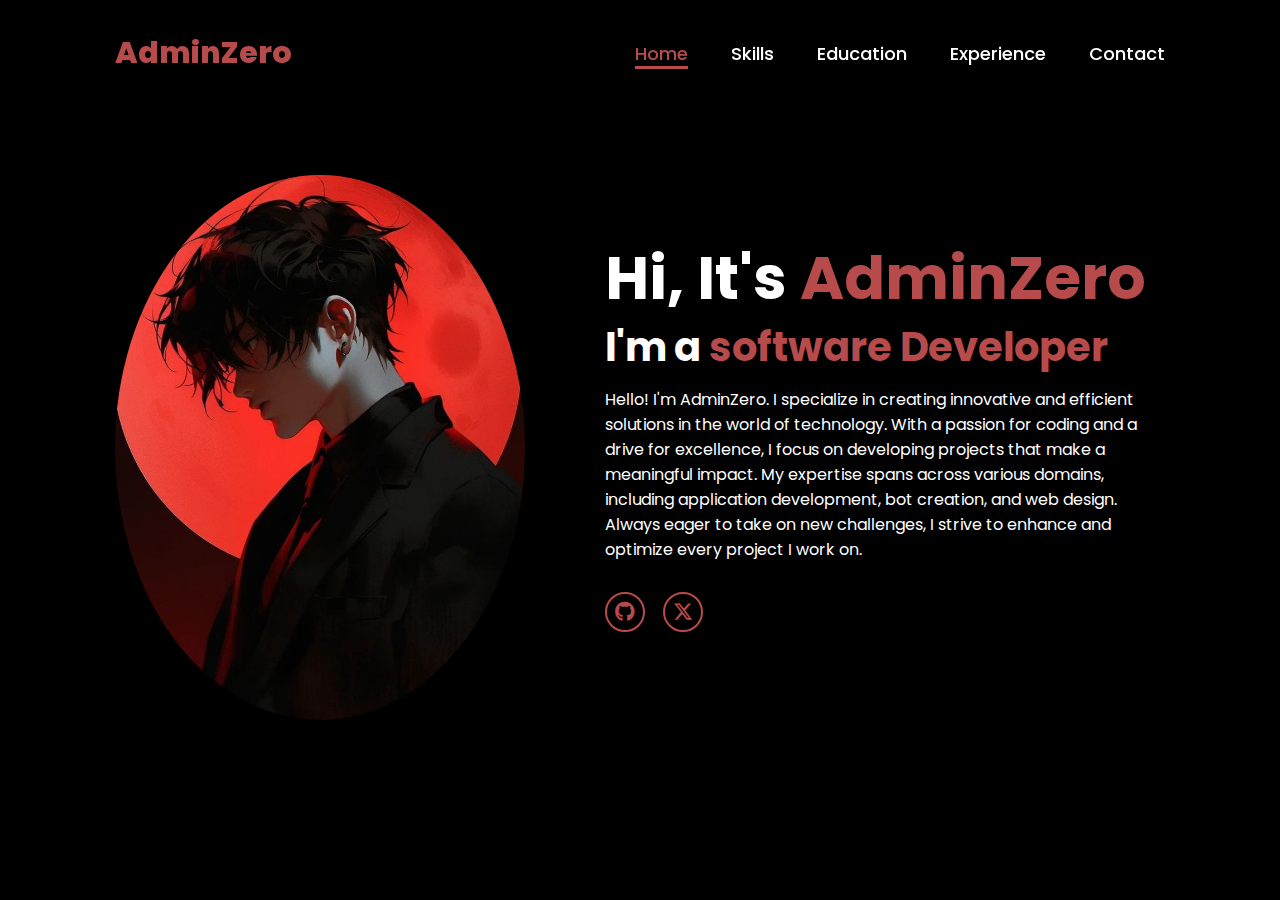
==== index.html @ c19343b3 "Update index.html" ====
<!DOCTYPE html>
<html lang="en">
<head>
    <meta charset="UTF-8">
    <meta name="viewport" content="width=device-width, initial-scale=1.0">
    <meta name="description" content="An overview of AdminZero's skills and achievements.">
    <meta name="theme-color" content="#ff0000"> <!-- Red theme color -->

    <!-- Open Graph Meta Tags -->
    <meta property="og:type" content="website">
    <meta property="og:url" content="https://boyratata.github.io/AdminZero">
    <meta property="og:site_name" content="AdminZero">
    <meta property="og:image" content="https://raw.githubusercontent.com/boyratata/Vancex.github.io/main/img/red.png">
    <meta property="og:title" content="AdminZero - Skills">
    <meta property="og:description" content="An overview of AdminZero's skills and achievements.">

    <link rel="icon" type="image/png" href="https://raw.githubusercontent.com/boyratata/Vancex.github.io/main/img/red.png">
    <link rel="stylesheet" href="https://cdnjs.cloudflare.com/ajax/libs/font-awesome/6.5.2/css/all.min.css">
    <link rel="stylesheet" href="style.css">
    <title>Home - AdminZero</title>
</head>
<body>
    <header>
        <a href="https://boyratata.github.io/AdminZero" class="logo">AdminZero</a>

        <nav>
            <a href="https://boyratata.github.io/AdminZero" class="active">Home</a>
            <a href="skills.html">Skills</a>
            <a href="education.html">Education</a>
            <a href="experience.html">Experience</a>
            <a href="contact.html">Contact</a>
        </nav>
    </header>
    <section class="home">
        <div class="home-img">
            <img src="main.jpg" alt="">
        </div>
        <div class="home-content">
            <h1>Hi, It's <span>AdminZero</span></h1>
            <h3 class="typing-text">I'm a <span></span></h3>
            <p>Hello! I'm AdminZero. I specialize in creating innovative and efficient solutions in the world of technology. With a passion for coding and a drive for excellence, I focus on developing projects that make a meaningful impact. My expertise spans across various domains, including application development, bot creation, and web design. Always eager to take on new challenges, I strive to enhance and optimize every project I work on.</p>
            <div class="social-icons">
                <a href="https://github.com/boyratata"><i class="fa-brands fa-github"></i></a>
                <a href="https://x.com/KaraokeYuki"><i class="fa-brands fa-x-twitter"></i></a>
            </div>
        </div>
    </section>
    
    <!-- Background Music -->
    <audio src="https://boyratata.github.io/AdminZero/Audio/background-music.mp3" autoplay loop hidden></audio>
</body>
</html>
---- style.css ----
@import url('https://fonts.googleapis.com/css2?family=Poppins:wght@100;200;300;400;500;600&display=swap');

*{
    margin: 0;
    padding: 0;
    box-sizing: border-box;
    text-decoration: none;
    border: none;
    outline: none;
    font-family: 'Poppins', sans-serif;
}

html{
    font-size: 62.5%;
}

body{
    width: 100%;
    height: 100vh;
    overflow-x: hidden;
    background-color: black;
    color: white;
}

header{
    margin-top: 20px;
    position: fixed;
    top: 0;
    left: 0;
    width: 100%;
    padding: 1rem 9%;
    background-color: transparent;
    filter: drop-shadow(10px);
    display: flex;
    justify-content: space-between;
    align-items: center;
    z-index: 100;
}

.logo{
    font-size: 3rem;
    color: #b74b4b;
    font-weight: 800;
    cursor: pointer;
    transition: 0.5s ease;
}

.logo:hover{
    transform: scale(1.1);
}

nav a{
    font-size: 1.8rem;
    color: white;
    margin-left: 4rem;
    font-weight: 500;
    transition: 0.3s ease;
    border-bottom: 3px solid transparent;
}

nav a:hover,
nav a.active{
    color: #b74b4b;
    border-bottom: 3px solid #b74b4b;
}

@media(max-width:995px){
    nav{
        position: absolute;
        display: none;
        top: 0;
        right: 0;
        width: 40%;
        border-left: 3px solid #b74b4b;
        border-bottom: 3px solid #b74b4b;
        border-bottom-left-radius: 2rem;
        padding: 1rem solid;
        background-color: #161616;
        border-top: 0.1rem solid rgba(0,0,0,0.1);
    }

    nav.active{
        display: block;
    }

    nav a{
        display: block;
        font-size: 2rem;
        margin: 3rem 0;
    }

    nav a:hover,
    nav a.active{
        padding: 1rem;
        border-radius: 0.5rem;
        border-bottom: 0.5rem solid #b74b4b;
    }
}

section{
    min-height: 100vh;
    padding: 5rem 9% 5rem;
}

.home{
    display: flex;
    justify-content: center;
    align-items: center;
    gap: 8rem;
    background-color: black;
}

.home .home-content h1{
    font-size: 6rem;
    font-weight: 700;
    line-height: 1.3;
}

span{
    color: #b74b4b;
}

.home-content h3{
    font-size: 4rem;
    margin-bottom: 1rem;
    font-weight: 700;
}

.home-content p{
    font-size: 1.6rem;
}

.home-img{
    border-radius: 50%;
}

.home-img img{
    position: relative;
    width: 32vw;
    border-radius: 50%;
    box-shadow: 0 0 25px solid #b74b4b;
    cursor: pointer;
    transition: 0.2s linear;
}

.home-img img:hover{
    font-size: 1.8rem;
    font-weight: 500;
}

.social-icons a{
    display: inline-flex;
    justify-content: center;
    align-items: center;
    width: 4rem;
    height: 4rem;
    background-color: transparent;
    border: 0.2rem solid #b74b4b;
    font-size: 2rem;
    border-radius: 50%;
    margin: 3rem 1.5rem 3rem 0;
    transition: 0.3s ease;
    color: #b74b4b;
}

.social-icons a:hover{
    color: black;
    transform: scale(1.3) translateY(-5px);
    background-color: #b74b4b;
    box-shadow: 0  0 25px #b74b4b;
}

.btn{
    display: inline-block;
    padding: 1rem 2.8rem;
    background-color: black;
    border-radius: 4rem;
    font-size: 1.6rem;
    color: #b74b4b;
    letter-spacing: 0.3rem;
    font-weight: 600;
    border: 2px solid #b74b4b;
    transition: 0.3s ease;
    cursor: pointer;
}

.btn:hover{
    transform: scale3d(1.03);
    background-color: #b74b4b;
    color: black;
    box-shadow: 0 0 25px #b74b4b;
}

.typing-text{
    font-size: 34px;
    font-weight: 600;
    min-width: 280px;
}

.typing-text span{
    position: relative;
}

.typing-text span::before{
    content: "software Developer";
    color: #b74b4b;
    animation: words 20s infinite;
}

.typing-text span::after{
    content: "";
    background-color: black;
    position: absolute;
    width: calc(100% + 8px);
    height: 100%;
    border-left: 3px solid black;
    right: -8;
    animation: cursor 0.6s infinite;
}

@keyframes cursor{
    to{
        border-left: 3px solid #b74b4b;
    }
}

@keyframes words{
    0%, 20%{
        content: "Web Developer";
    }
    21%, 40%{
        content: "Developer";
    }
    41%, 60%{
        content: "Web Designer";
    }
    61%, 80%{
        content: "Youtuber";
    }
    81%, 100%{
        content: "Script Writer";
    }
}

@media (max-width: 1000px){
    .home{
        gap: 4rem;
    }
}

@media(max-width:995px){
    .home{
        flex-direction: column;
        margin: 5rem 4rem;
    }

    .home .home-content h3{
        font-size: 2.5rem;
    }

    .home-content h1{
        font-size: 5rem;
    }

    .home-img img{
        width: 70vw;
        margin-top: 4rem;
    }
}
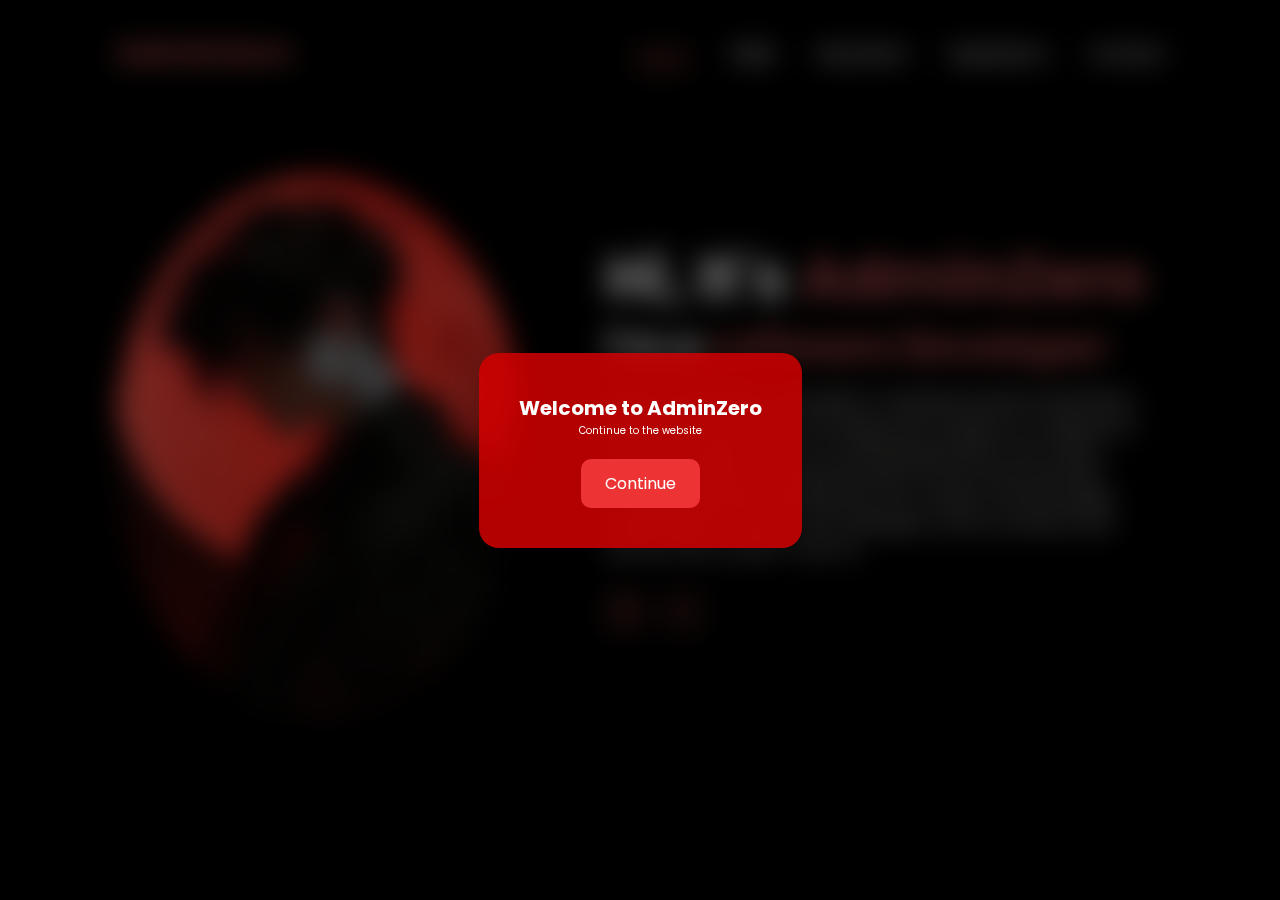
==== commit 3222ba38: "Update index.html" ====
--- a/index.html
+++ b/index.html
@@ -18,35 +18,122 @@
     <link rel="stylesheet" href="https://cdnjs.cloudflare.com/ajax/libs/font-awesome/6.5.2/css/all.min.css">
     <link rel="stylesheet" href="style.css">
     <title>Home - AdminZero</title>
+
+    <style>
+        /* Overlay styling */
+        .overlay {
+            position: fixed;
+            top: 0;
+            left: 0;
+            width: 100%;
+            height: 100%;
+            background: rgba(0, 0, 0, 0.5);
+            display: flex;
+            justify-content: center;
+            align-items: center;
+            z-index: 9999;
+            backdrop-filter: blur(10px); /* Blur effect on background content */
+        }
+
+        /* Rounded corner block */
+        .overlay-content {
+            background: rgba(255, 0, 0, 0.7); /* Slightly more opaque for better readability */
+            padding: 40px;
+            border-radius: 20px;
+            text-align: center;
+            color: white;
+            box-shadow: 0 8px 32px rgba(0, 0, 0, 0.2);
+            backdrop-filter: blur(5px); /* Extra blur on the content block */
+        }
+
+        /* Continue button styling */
+        .continue-btn {
+            margin-top: 20px;
+            padding: 12px 24px;
+            background-color: rgba(255, 255, 255, 0.2);
+            color: white;
+            border: none;
+            border-radius: 10px;
+            font-size: 16px;
+            cursor: pointer;
+            backdrop-filter: blur(5px);
+            transition: background-color 0.3s ease;
+        }
+
+        .continue-btn:hover {
+            background-color: rgba(255, 255, 255, 0.4);
+        }
+
+        /* Blurring the main content while the overlay is active */
+        body.hidden-content #main-content {
+            filter: blur(10px);
+            pointer-events: none;
+            user-select: none;
+        }
+
+        /* Hide main content initially */
+        #main-content {
+            display: block;
+        }
+    </style>
 </head>
-<body>
-    <header>
-        <a href="https://boyratata.github.io/AdminZero" class="logo">AdminZero</a>
+<body class="hidden-content">
 
-        <nav>
-            <a href="https://boyratata.github.io/AdminZero" class="active">Home</a>
-            <a href="skills.html">Skills</a>
-            <a href="education.html">Education</a>
-            <a href="experience.html">Experience</a>
-            <a href="contact.html">Contact</a>
-        </nav>
-    </header>
-    <section class="home">
-        <div class="home-img">
-            <img src="main.jpg" alt="">
+    <!-- Overlay content -->
+    <div class="overlay">
+        <div class="overlay-content">
+            <h1>Welcome to AdminZero</h1>
+            <p>Continue to the website</p>
+            <button class="continue-btn" onclick="continueToWebsite()">Continue</button>
         </div>
-        <div class="home-content">
-            <h1>Hi, It's <span>AdminZero</span></h1>
-            <h3 class="typing-text">I'm a <span></span></h3>
-            <p>Hello! I'm AdminZero. I specialize in creating innovative and efficient solutions in the world of technology. With a passion for coding and a drive for excellence, I focus on developing projects that make a meaningful impact. My expertise spans across various domains, including application development, bot creation, and web design. Always eager to take on new challenges, I strive to enhance and optimize every project I work on.</p>
-            <div class="social-icons">
-                <a href="https://github.com/boyratata"><i class="fa-brands fa-github"></i></a>
-                <a href="https://x.com/KaraokeYuki"><i class="fa-brands fa-x-twitter"></i></a>
+    </div>
+
+    <!-- Main content -->
+    <div id="main-content">
+        <header>
+            <a href="https://boyratata.github.io/AdminZero" class="logo">AdminZero</a>
+            <nav>
+                <a href="https://boyratata.github.io/AdminZero" class="active">Home</a>
+                <a href="skills.html">Skills</a>
+                <a href="education.html">Education</a>
+                <a href="experience.html">Experience</a>
+                <a href="contact.html">Contact</a>
+            </nav>
+        </header>
+
+        <section class="home">
+            <div class="home-img">
+                <img src="main.jpg" alt="AdminZero">
             </div>
-        </div>
-    </section>
-    
-    <!-- Background Music -->
-    <audio src="https://boyratata.github.io/AdminZero/Audio/background-music.mp3" autoplay loop hidden></audio>
+            <div class="home-content">
+                <h1>Hi, It's <span>AdminZero</span></h1>
+                <h3 class="typing-text">I'm a <span></span></h3>
+                <p>Hello! I'm AdminZero. I specialize in creating innovative and efficient solutions in the world of technology. 
+                   With a passion for coding and a drive for excellence, I focus on developing projects that make a meaningful impact. 
+                   My expertise spans across various domains, including application development, bot creation, and web design. 
+                   Always eager to take on new challenges, I strive to enhance and optimize every project I work on.
+                </p>
+                <div class="social-icons">
+                    <a href="https://github.com/boyratata"><i class="fa-brands fa-github"></i></a>
+                    <a href="https://x.com/KaraokeYuki"><i class="fa-brands fa-x-twitter"></i></a>
+                </div>
+            </div>
+        </section>
+
+        <audio id="background-music" src="https://boyratata.github.io/AdminZero/Audio/background-music.mp3" autoplay loop muted hidden></audio>
+
+        <script>
+            document.addEventListener('click', function() {
+                var audio = document.getElementById('background-music');
+                audio.muted = false;
+                audio.play();
+            });
+
+            function continueToWebsite() {
+                document.querySelector('.overlay').style.display = 'none';
+                document.body.classList.remove('hidden-content');
+            }
+        </script>
+    </div>
 </body>
 </html>
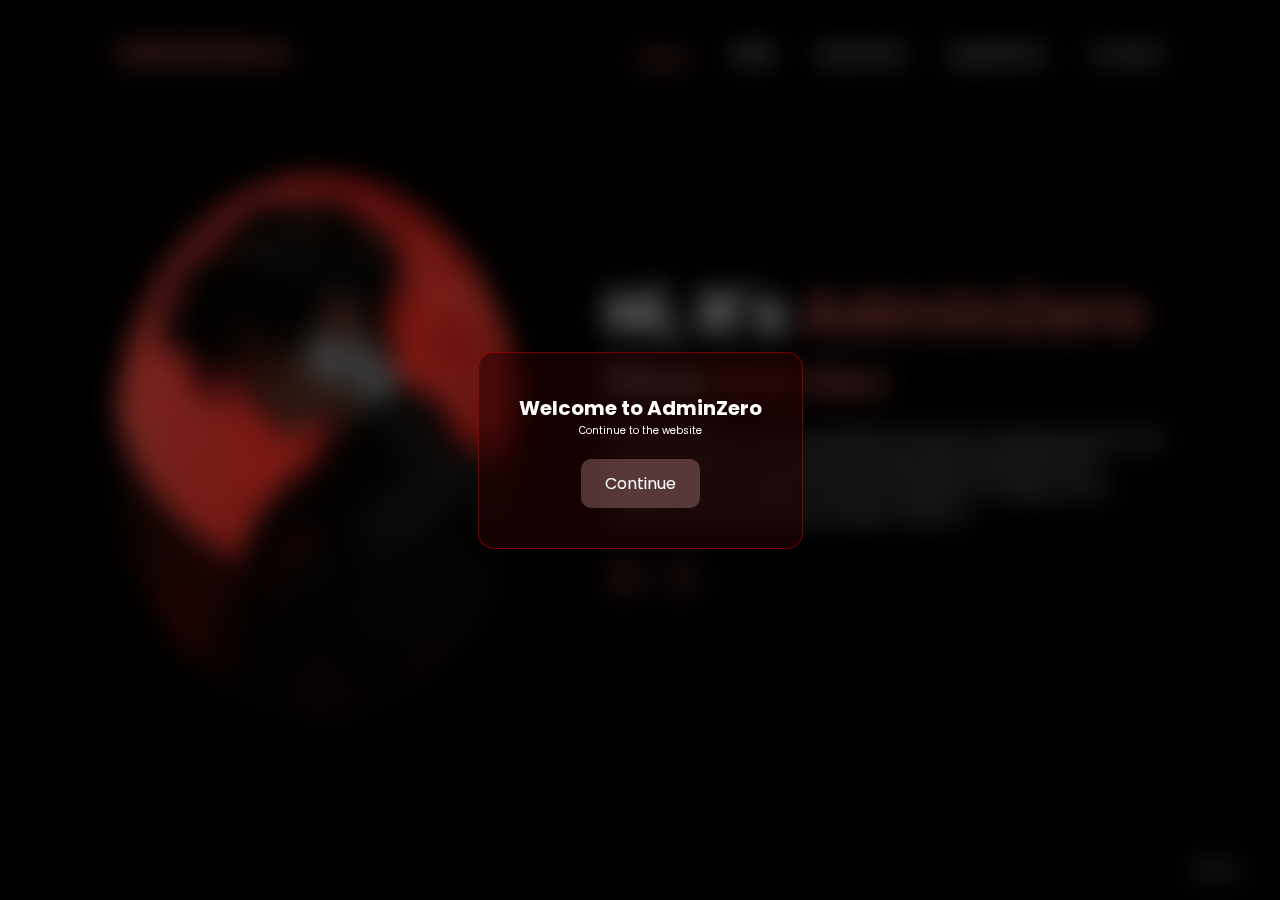
==== commit beda5625: "fix somethings and added more things" ====
--- a/index.html
+++ b/index.html
@@ -16,7 +16,7 @@
 
     <link rel="icon" type="image/png" href="https://raw.githubusercontent.com/boyratata/Vancex.github.io/main/img/red.png">
     <link rel="stylesheet" href="https://cdnjs.cloudflare.com/ajax/libs/font-awesome/6.5.2/css/all.min.css">
-    <link rel="stylesheet" href="style.css">
+    <link rel="stylesheet" href="./Style/style.css">
     <title>Home - AdminZero</title>
 
     <style>
@@ -37,13 +37,15 @@
 
         /* Rounded corner block */
         .overlay-content {
-            background: rgba(255, 0, 0, 0.7); /* Slightly more opaque for better readability */
+            background: rgba(255, 0, 0, 0.08);
             padding: 40px;
-            border-radius: 20px;
+            border-radius: 16px;
             text-align: center;
             color: white;
-            box-shadow: 0 8px 32px rgba(0, 0, 0, 0.2);
-            backdrop-filter: blur(5px); /* Extra blur on the content block */
+            box-shadow: 0 4px 30px rgba(0, 0, 0, 0.1);
+            backdrop-filter: blur(7.6px);
+            -webkit-backdrop-filter: blur(7.6px);
+            border: 1px solid rgba(255, 0, 0, 0.41);
         }
 
         /* Continue button styling */
@@ -75,6 +77,20 @@
         #main-content {
             display: block;
         }
+
+        /* Visitor counter styling */
+        .visitor-counter {
+            position: fixed;
+            bottom: 10px;
+            right: 10px;
+            background: rgba(0, 0, 0, 0.7);
+            color: white;
+            padding: 10px 20px;
+            border-radius: 20px;
+            box-shadow: 0 4px 8px rgba(0, 0, 0, 0.5);
+            font-size: 14px;
+            z-index: 10000;
+        }
     </style>
 </head>
 <body class="hidden-content">
@@ -103,15 +119,12 @@
 
         <section class="home">
             <div class="home-img">
-                <img src="main.jpg" alt="AdminZero">
+                <img src="./Profile/main.jpg" alt="AdminZero">
             </div>
             <div class="home-content">
                 <h1>Hi, It's <span>AdminZero</span></h1>
-                <h3 class="typing-text">I'm a <span></span></h3>
-                <p>Hello! I'm AdminZero. I specialize in creating innovative and efficient solutions in the world of technology. 
-                   With a passion for coding and a drive for excellence, I focus on developing projects that make a meaningful impact. 
-                   My expertise spans across various domains, including application development, bot creation, and web design. 
-                   Always eager to take on new challenges, I strive to enhance and optimize every project I work on.
+                <h3 class="typing-text">I'm a <span id="typed-text"></span></h3>
+                <p>Hi! I'm AdminZero, a tech enthusiast focused on creating impactful and efficient solutions. My expertise includes app development, bot creation, and web design. Driven by a passion for coding, I aim to optimize and enhance every project I take on.
                 </p>
                 <div class="social-icons">
                     <a href="https://github.com/boyratata"><i class="fa-brands fa-github"></i></a>
@@ -120,20 +133,68 @@
             </div>
         </section>
 
-        <audio id="background-music" src="https://boyratata.github.io/AdminZero/Audio/background-music.mp3" autoplay loop muted hidden></audio>
+        <audio id="background-music" src="./Audio/doubletake.mp3" autoplay loop muted hidden></audio>
+		
+		<div class="visitor-counter" id="visitor-counter">
+            Visitors: <span id="visitor-count">0</span>
+        </div>
+
+        <script src="./Scripts/visitor-counter.js"></script>
 
         <script>
-            document.addEventListener('click', function() {
-                var audio = document.getElementById('background-music');
-                audio.muted = false;
-                audio.play();
-            });
-
             function continueToWebsite() {
                 document.querySelector('.overlay').style.display = 'none';
                 document.body.classList.remove('hidden-content');
+                
+                var audio = document.getElementById('background-music');
+                if (audio) {
+                    audio.muted = false;
+                    audio.play();
+                }
             }
+
+            // Typing effect
+            document.addEventListener("DOMContentLoaded", () => {
+                const words = ["Web Developer", "Developer", "Web Designer", "Youtuber", "Script Writer"];
+                let i = 0;
+                let j = 0;
+                let currentWord = "";
+                let isDeleting = false;
+                const speed = 150; // Typing speed in ms
+
+                function type() {
+                    const typedTextElement = document.getElementById("typed-text");
+
+                    if (i < words.length) {
+                        if (!isDeleting && j <= words[i].length) {
+                            currentWord = words[i].substring(0, j);
+                            j++;
+                        }
+
+                        if (isDeleting && j >= 0) {
+                            currentWord = words[i].substring(0, j);
+                            j--;
+                        }
+
+                        typedTextElement.innerHTML = currentWord;
+
+                        if (!isDeleting && j === words[i].length) {
+                            setTimeout(() => (isDeleting = true), 1000); // Pause before deleting
+                        }
+
+                        if (isDeleting && j === 0) {
+                            isDeleting = false;
+                            i++;
+                            if (i === words.length) i = 0;
+                        }
+
+                        setTimeout(type, isDeleting ? speed / 2 : speed);
+                    }
+                }
+
+                type();
+            });
         </script>
     </div>
 </body>
-</html>
+</html>--- a/Style/style.css
+++ b/Style/style.css
@@ -0,0 +1,245 @@
+@import url('https://fonts.googleapis.com/css2?family=Poppins:wght@100;200;300;400;500;600&display=swap');
+
+*{
+    margin: 0;
+    padding: 0;
+    box-sizing: border-box;
+    text-decoration: none;
+    border: none;
+    outline: none;
+    font-family: 'Poppins', sans-serif;
+}
+
+html{
+    font-size: 62.5%;
+}
+
+body{
+    width: 100%;
+    height: 100vh;
+    overflow-x: hidden;
+    background-color: black;
+    color: white;
+}
+
+header{
+    margin-top: 20px;
+    position: fixed;
+    top: 0;
+    left: 0;
+    width: 100%;
+    padding: 1rem 9%;
+    background-color: transparent;
+    filter: drop-shadow(10px);
+    display: flex;
+    justify-content: space-between;
+    align-items: center;
+    z-index: 100;
+}
+
+.logo{
+    font-size: 3rem;
+    color: #b74b4b;
+    font-weight: 800;
+    cursor: pointer;
+    transition: 0.5s ease;
+}
+
+.logo:hover{
+    transform: scale(1.1);
+}
+
+nav a{
+    font-size: 1.8rem;
+    color: white;
+    margin-left: 4rem;
+    font-weight: 500;
+    transition: 0.3s ease;
+    border-bottom: 3px solid transparent;
+}
+
+nav a:hover,
+nav a.active{
+    color: #b74b4b;
+    border-bottom: 3px solid #b74b4b;
+}
+
+@media(max-width:995px){
+    nav{
+        position: absolute;
+        display: none;
+        top: 0;
+        right: 0;
+        width: 40%;
+        border-left: 3px solid #b74b4b;
+        border-bottom: 3px solid #b74b4b;
+        border-bottom-left-radius: 2rem;
+        padding: 1rem solid;
+        background-color: #161616;
+        border-top: 0.1rem solid rgba(0,0,0,0.1);
+    }
+
+    nav.active{
+        display: block;
+    }
+
+    nav a{
+        display: block;
+        font-size: 2rem;
+        margin: 3rem 0;
+    }
+
+    nav a:hover,
+    nav a.active{
+        padding: 1rem;
+        border-radius: 0.5rem;
+        border-bottom: 0.5rem solid #b74b4b;
+    }
+}
+
+section{
+    min-height: 100vh;
+    padding: 5rem 9% 5rem;
+}
+
+.home{
+    display: flex;
+    justify-content: center;
+    align-items: center;
+    gap: 8rem;
+    background-color: black;
+}
+
+.home .home-content h1{
+    font-size: 6rem;
+    font-weight: 700;
+    line-height: 1.3;
+}
+
+span{
+    color: #b74b4b;
+}
+
+.home-content h3{
+    font-size: 4rem;
+    margin-bottom: 1rem;
+    font-weight: 700;
+}
+
+.home-content p{
+    font-size: 1.6rem;
+}
+
+.home-img{
+    border-radius: 50%;
+}
+
+.home-img img{
+    position: relative;
+    width: 32vw;
+    border-radius: 50%;
+    box-shadow: 0 0 25px solid #b74b4b;
+    cursor: pointer;
+    transition: 0.2s linear;
+}
+
+.home-img img:hover{
+    font-size: 1.8rem;
+    font-weight: 500;
+}
+
+.social-icons a{
+    display: inline-flex;
+    justify-content: center;
+    align-items: center;
+    width: 4rem;
+    height: 4rem;
+    background-color: transparent;
+    border: 0.2rem solid #b74b4b;
+    font-size: 2rem;
+    border-radius: 50%;
+    margin: 3rem 1.5rem 3rem 0;
+    transition: 0.3s ease;
+    color: #b74b4b;
+}
+
+.social-icons a:hover{
+    color: black;
+    transform: scale(1.3) translateY(-5px);
+    background-color: #b74b4b;
+    box-shadow: 0  0 25px #b74b4b;
+}
+
+.btn{
+    display: inline-block;
+    padding: 1rem 2.8rem;
+    background-color: black;
+    border-radius: 4rem;
+    font-size: 1.6rem;
+    color: #b74b4b;
+    letter-spacing: 0.3rem;
+    font-weight: 600;
+    border: 2px solid #b74b4b;
+    transition: 0.3s ease;
+    cursor: pointer;
+}
+
+.btn:hover{
+    transform: scale3d(1.03);
+    background-color: #b74b4b;
+    color: black;
+    box-shadow: 0 0 25px #b74b4b;
+}
+
+.typing-text {
+    font-size: 34px;
+    font-weight: 600;
+    min-width: 280px;
+    position: relative;
+    display: inline-block;
+    overflow: hidden;
+    white-space: nowrap;
+    border-right: 3px solid black;
+}
+
+.typing-text span {
+    position: relative;
+    color: #b74b4b;
+}
+
+/* Blinking cursor animation */
+@keyframes cursor {
+    0%, 50% {
+        border-color: black;
+    }
+    50%, 100% {
+        border-color: transparent;
+    }
+}
+
+/* Responsive adjustments */
+@media (max-width: 1000px) {
+    .home {
+        gap: 4rem;
+    }
+}
+
+@media (max-width: 995px) {
+    .home {
+        flex-direction: column;
+        margin: 5rem 4rem;
+    }
+
+    .home .home-content h3 {
+        font-size: 2.5rem;
+    }
+
+    .home-content h1 {
+        font-size: 5rem;
+    }
+
+    .home-img img {
+        width: 70vw;
+        margin-top: 4rem;
+    }
+}
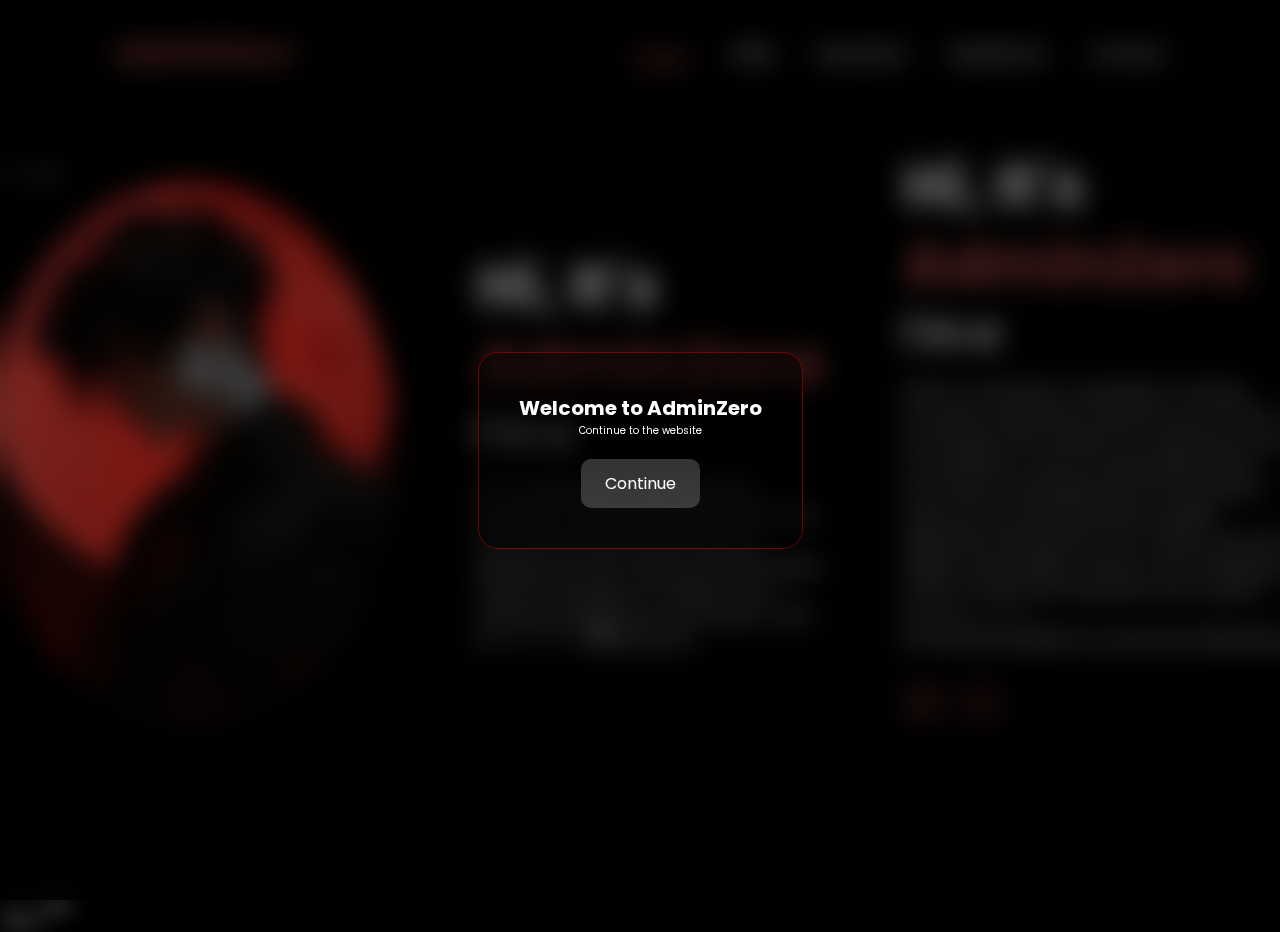
==== commit ac529687: "Resolved merge conflicts" ====
--- a/index.html
+++ b/index.html
@@ -37,6 +37,7 @@
 
         /* Rounded corner block */
         .overlay-content {
+<<<<<<< HEAD
             background: rgba(255, 0, 0, 0.08);
             padding: 40px;
             border-radius: 16px;
@@ -46,6 +47,15 @@
             backdrop-filter: blur(7.6px);
             -webkit-backdrop-filter: blur(7.6px);
             border: 1px solid rgba(255, 0, 0, 0.41);
+=======
+            background: rgba(255, 0, 0, 0.7); /* Slightly more opaque for better readability */
+            padding: 40px;
+            border-radius: 20px;
+            text-align: center;
+            color: white;
+            box-shadow: 0 8px 32px rgba(0, 0, 0, 0.2);
+            backdrop-filter: blur(5px); /* Extra blur on the content block */
+>>>>>>> 6c75e793576e9666bf4e4bad4bfbb0398a906fd6
         }
 
         /* Continue button styling */
@@ -77,6 +87,7 @@
         #main-content {
             display: block;
         }
+<<<<<<< HEAD
 
         /* Visitor counter styling */
         .visitor-counter {
@@ -91,6 +102,8 @@
             font-size: 14px;
             z-index: 10000;
         }
+=======
+>>>>>>> 6c75e793576e9666bf4e4bad4bfbb0398a906fd6
     </style>
 </head>
 <body class="hidden-content">
@@ -119,12 +132,24 @@
 
         <section class="home">
             <div class="home-img">
+<<<<<<< HEAD
                 <img src="./Profile/main.jpg" alt="AdminZero">
             </div>
             <div class="home-content">
                 <h1>Hi, It's <span>AdminZero</span></h1>
                 <h3 class="typing-text">I'm a <span id="typed-text"></span></h3>
                 <p>Hi! I'm AdminZero, a tech enthusiast focused on creating impactful and efficient solutions. My expertise includes app development, bot creation, and web design. Driven by a passion for coding, I aim to optimize and enhance every project I take on.
+=======
+                <img src="main.jpg" alt="AdminZero">
+            </div>
+            <div class="home-content">
+                <h1>Hi, It's <span>AdminZero</span></h1>
+                <h3 class="typing-text">I'm a <span></span></h3>
+                <p>Hello! I'm AdminZero. I specialize in creating innovative and efficient solutions in the world of technology. 
+                   With a passion for coding and a drive for excellence, I focus on developing projects that make a meaningful impact. 
+                   My expertise spans across various domains, including application development, bot creation, and web design. 
+                   Always eager to take on new challenges, I strive to enhance and optimize every project I work on.
+>>>>>>> 6c75e793576e9666bf4e4bad4bfbb0398a906fd6
                 </p>
                 <div class="social-icons">
                     <a href="https://github.com/boyratata"><i class="fa-brands fa-github"></i></a>
@@ -133,6 +158,7 @@
             </div>
         </section>
 
+<<<<<<< HEAD
         <audio id="background-music" src="./Audio/doubletake.mp3" autoplay loop muted hidden></audio>
 		
 		<div class="visitor-counter" id="visitor-counter">
@@ -194,6 +220,21 @@
 
                 type();
             });
+=======
+        <audio id="background-music" src="https://boyratata.github.io/AdminZero/Audio/background-music.mp3" autoplay loop muted hidden></audio>
+
+        <script>
+            document.addEventListener('click', function() {
+                var audio = document.getElementById('background-music');
+                audio.muted = false;
+                audio.play();
+            });
+
+            function continueToWebsite() {
+                document.querySelector('.overlay').style.display = 'none';
+                document.body.classList.remove('hidden-content');
+            }
+>>>>>>> 6c75e793576e9666bf4e4bad4bfbb0398a906fd6
         </script>
     </div>
 </body>
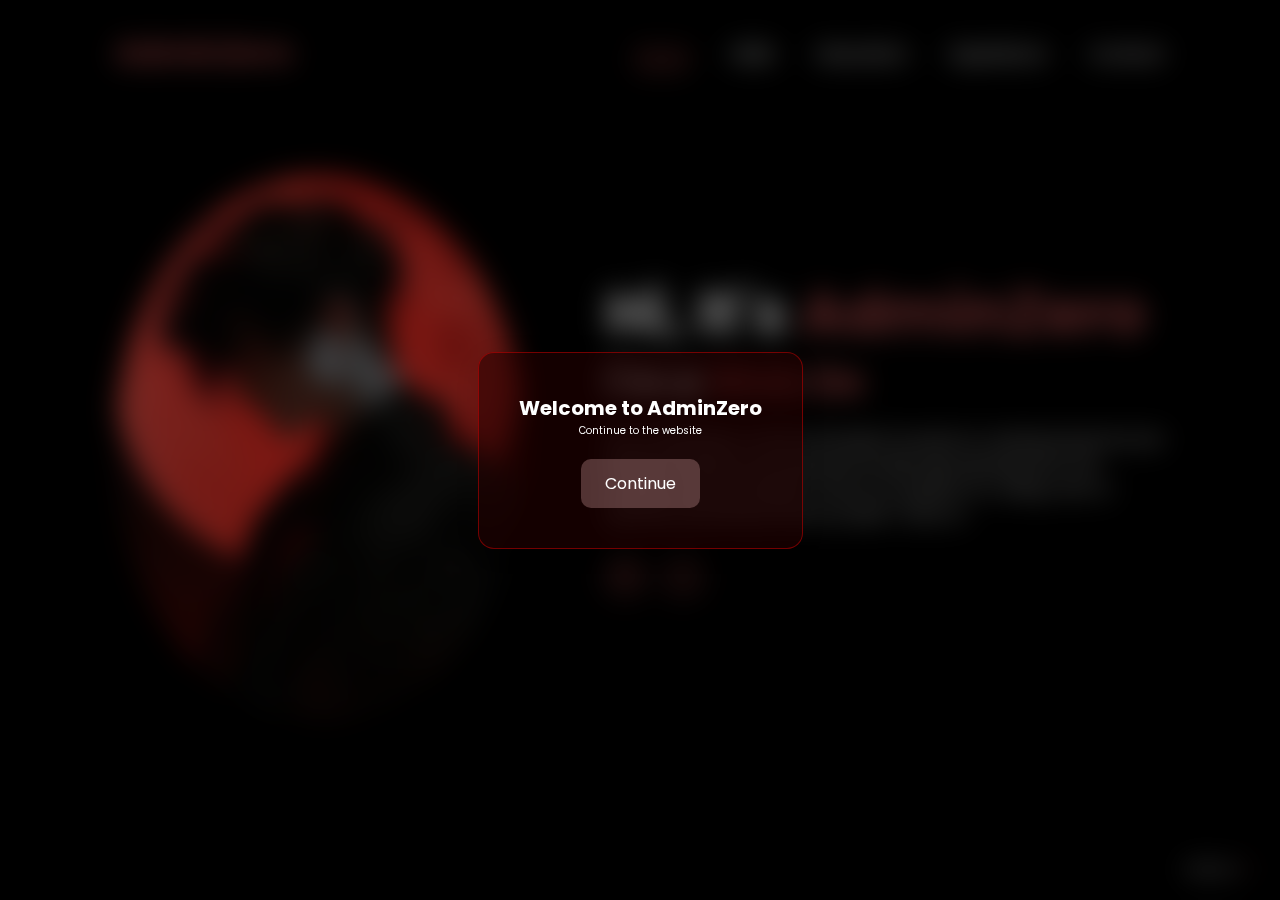
==== commit ff14456a: "Update index.html" ====
--- a/index.html
+++ b/index.html
@@ -37,7 +37,6 @@
 
         /* Rounded corner block */
         .overlay-content {
-<<<<<<< HEAD
             background: rgba(255, 0, 0, 0.08);
             padding: 40px;
             border-radius: 16px;
@@ -47,15 +46,6 @@
             backdrop-filter: blur(7.6px);
             -webkit-backdrop-filter: blur(7.6px);
             border: 1px solid rgba(255, 0, 0, 0.41);
-=======
-            background: rgba(255, 0, 0, 0.7); /* Slightly more opaque for better readability */
-            padding: 40px;
-            border-radius: 20px;
-            text-align: center;
-            color: white;
-            box-shadow: 0 8px 32px rgba(0, 0, 0, 0.2);
-            backdrop-filter: blur(5px); /* Extra blur on the content block */
->>>>>>> 6c75e793576e9666bf4e4bad4bfbb0398a906fd6
         }
 
         /* Continue button styling */
@@ -87,7 +77,6 @@
         #main-content {
             display: block;
         }
-<<<<<<< HEAD
 
         /* Visitor counter styling */
         .visitor-counter {
@@ -102,8 +91,6 @@
             font-size: 14px;
             z-index: 10000;
         }
-=======
->>>>>>> 6c75e793576e9666bf4e4bad4bfbb0398a906fd6
     </style>
 </head>
 <body class="hidden-content">
@@ -132,24 +119,12 @@
 
         <section class="home">
             <div class="home-img">
-<<<<<<< HEAD
                 <img src="./Profile/main.jpg" alt="AdminZero">
             </div>
             <div class="home-content">
                 <h1>Hi, It's <span>AdminZero</span></h1>
                 <h3 class="typing-text">I'm a <span id="typed-text"></span></h3>
                 <p>Hi! I'm AdminZero, a tech enthusiast focused on creating impactful and efficient solutions. My expertise includes app development, bot creation, and web design. Driven by a passion for coding, I aim to optimize and enhance every project I take on.
-=======
-                <img src="main.jpg" alt="AdminZero">
-            </div>
-            <div class="home-content">
-                <h1>Hi, It's <span>AdminZero</span></h1>
-                <h3 class="typing-text">I'm a <span></span></h3>
-                <p>Hello! I'm AdminZero. I specialize in creating innovative and efficient solutions in the world of technology. 
-                   With a passion for coding and a drive for excellence, I focus on developing projects that make a meaningful impact. 
-                   My expertise spans across various domains, including application development, bot creation, and web design. 
-                   Always eager to take on new challenges, I strive to enhance and optimize every project I work on.
->>>>>>> 6c75e793576e9666bf4e4bad4bfbb0398a906fd6
                 </p>
                 <div class="social-icons">
                     <a href="https://github.com/boyratata"><i class="fa-brands fa-github"></i></a>
@@ -158,7 +133,6 @@
             </div>
         </section>
 
-<<<<<<< HEAD
         <audio id="background-music" src="./Audio/doubletake.mp3" autoplay loop muted hidden></audio>
 		
 		<div class="visitor-counter" id="visitor-counter">
@@ -220,22 +194,7 @@
 
                 type();
             });
-=======
-        <audio id="background-music" src="https://boyratata.github.io/AdminZero/Audio/background-music.mp3" autoplay loop muted hidden></audio>
-
-        <script>
-            document.addEventListener('click', function() {
-                var audio = document.getElementById('background-music');
-                audio.muted = false;
-                audio.play();
-            });
-
-            function continueToWebsite() {
-                document.querySelector('.overlay').style.display = 'none';
-                document.body.classList.remove('hidden-content');
-            }
->>>>>>> 6c75e793576e9666bf4e4bad4bfbb0398a906fd6
         </script>
     </div>
 </body>
-</html>+</html>
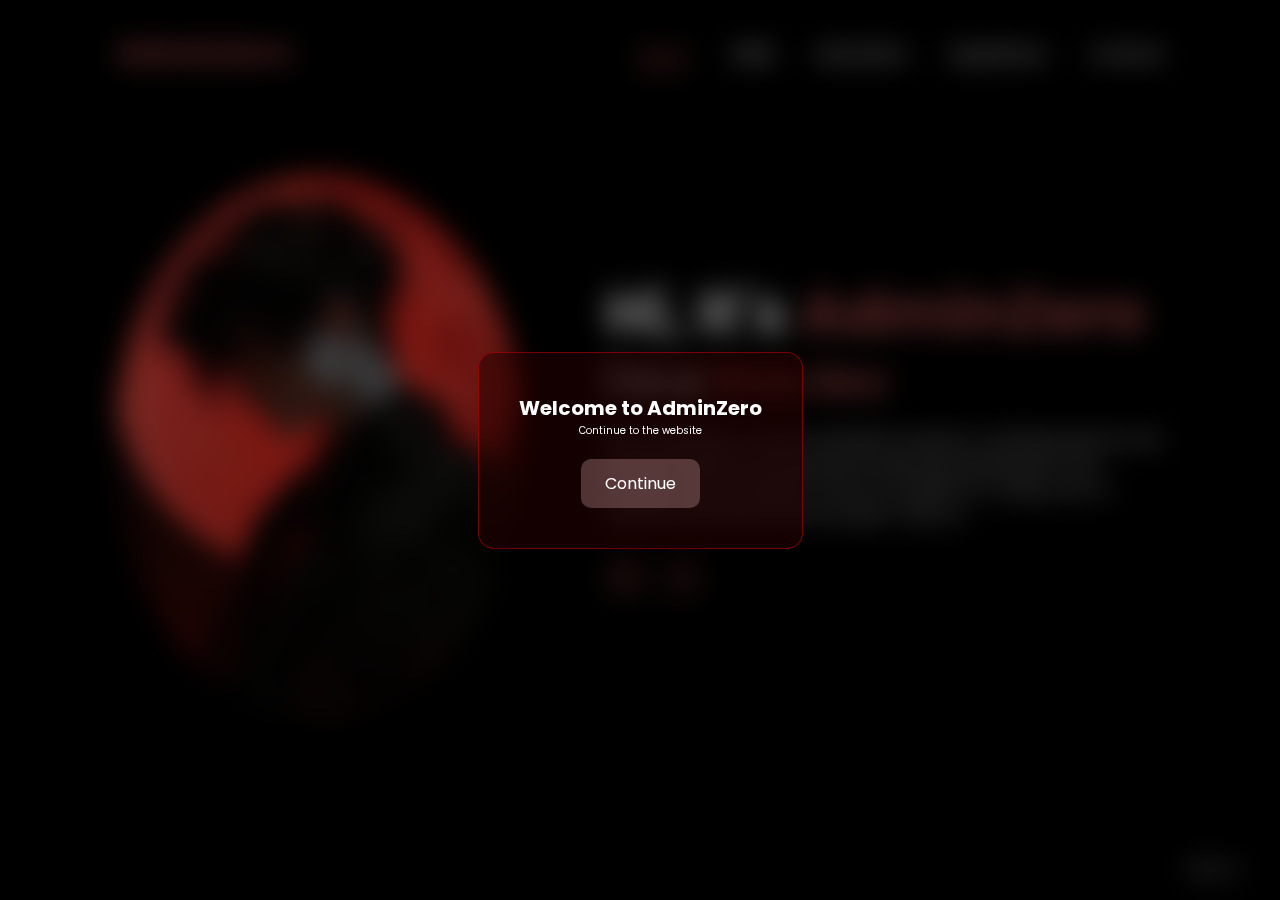
==== commit 23aac155: "added counter" ====
--- a/index.html
+++ b/index.html
@@ -197,4 +197,4 @@
         </script>
     </div>
 </body>
-</html>
+</html>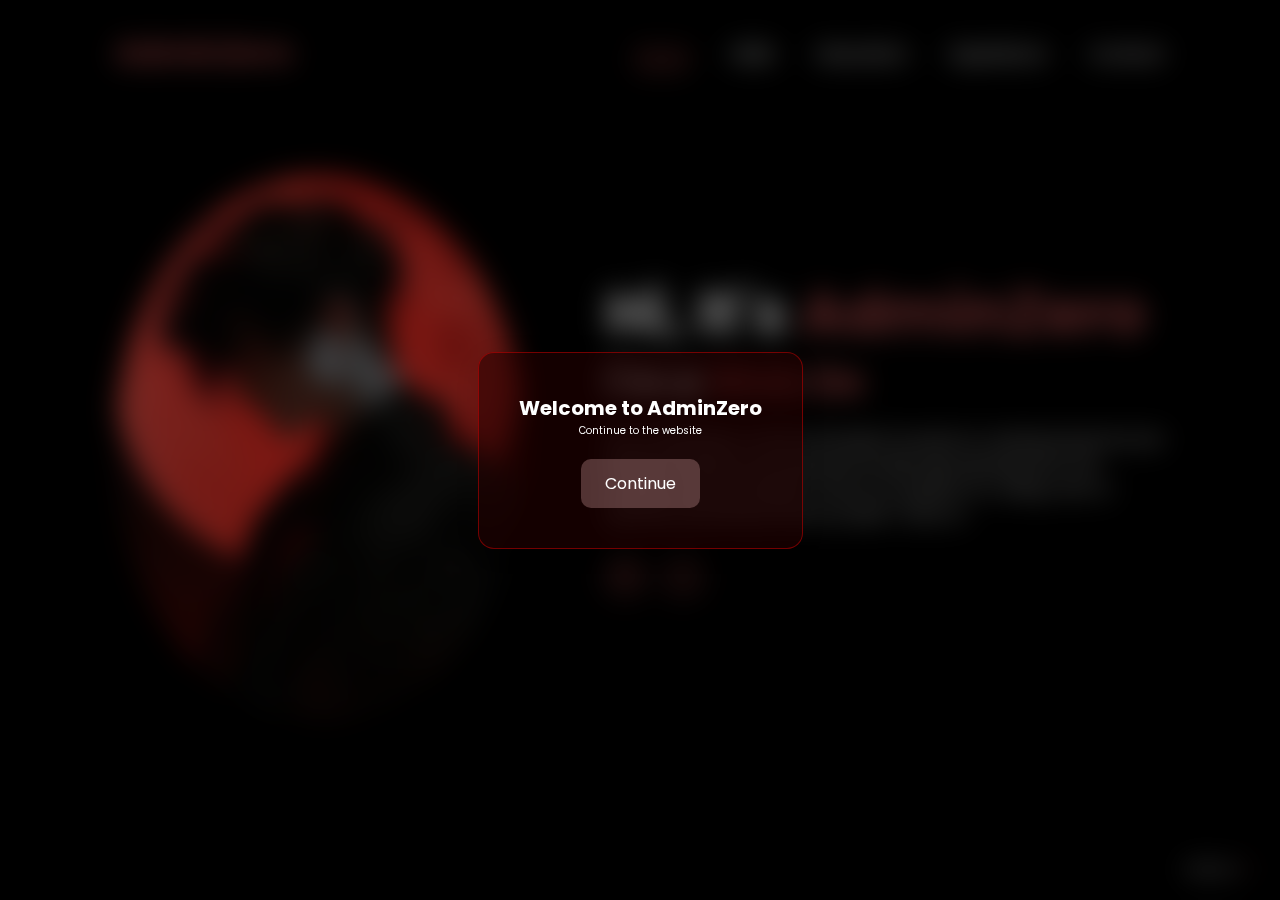
==== commit 6e698f2a: "Merge branch 'main' of https://github.com/boyratata/AdminZero" ====
--- a/index.html
+++ b/index.html
@@ -197,4 +197,4 @@
         </script>
     </div>
 </body>
-</html>+</html>
